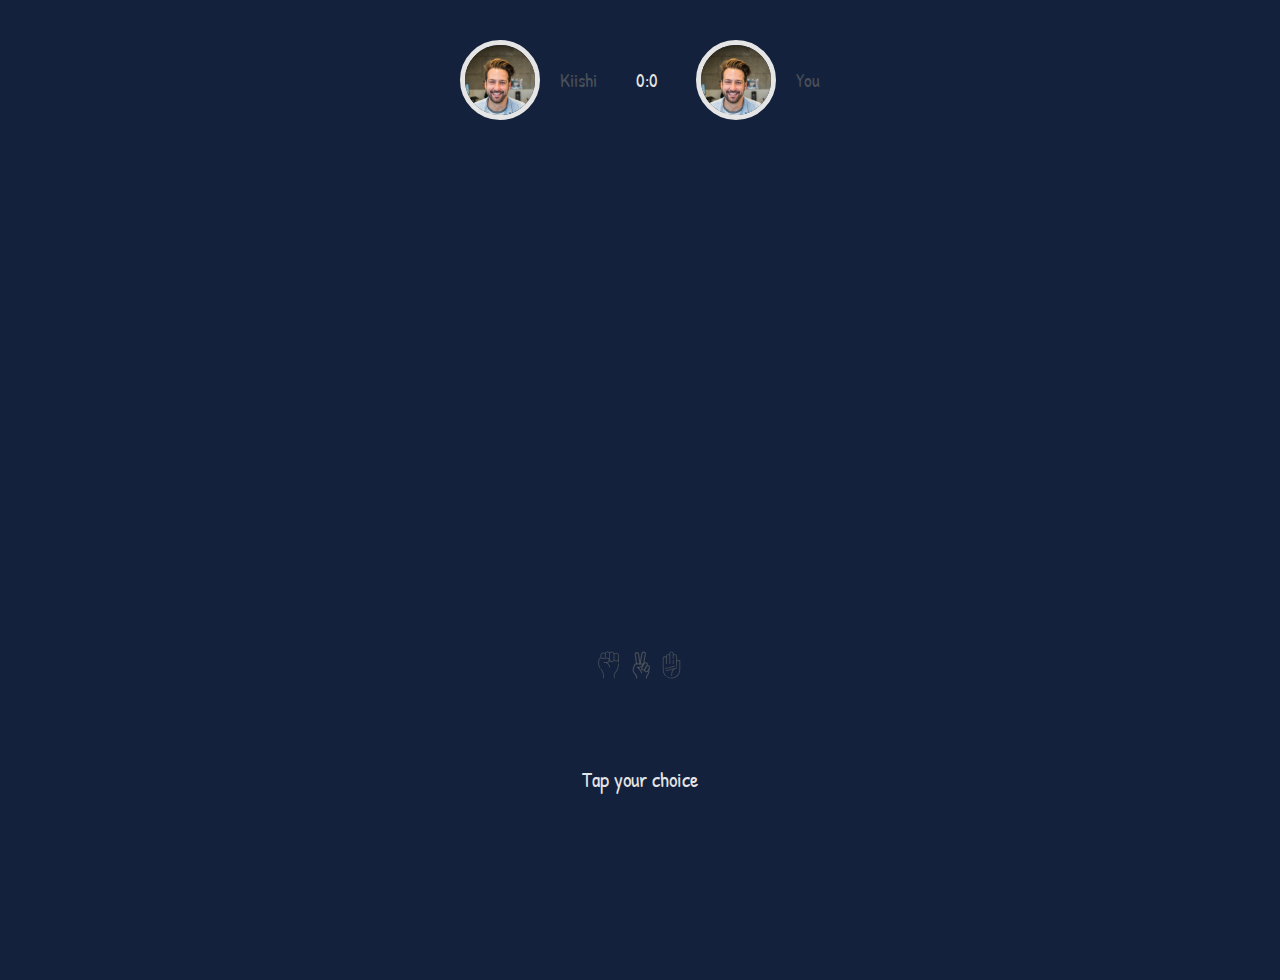
==== home.html @ 0cd7ea4f "changes" ====
<!DOCTYPE html>
<html lang="en">

<head>
    <meta charset="UTF-8">
    <meta name="viewport" content="width=device-width, initial-scale=1.0">
    <title>Document</title>
    <link rel="stylesheet" href="https://fonts.googleapis.com/css?family=Patrick+Hand">
    <link rel="stylesheet" href="styles/home.css">
    <link rel="stylesheet" href="https://use.fontawesome.com/releases/v5.14.0/css/all.css"
        integrity="sha384-HzLeBuhoNPvSl5KYnjx0BT+WB0QEEqLprO+NBkkk5gbc67FTaL7XIGa2w1L0Xbgc" crossorigin="anonymous">
</head>

<body>
    <header>
        <i class="fas fa-align-justify header-icons" id="just"></i>
        <div class="content-container" id="modalContainer">
            <i class="fas fa-times header-icons" id="close"></i>
            <div class="content" id="modalContent">
                <p class="content-paragraph">Resume</p>
                <p class="content-paragraph" id="start">Start new game</p>
                <p class="content-paragraph">Your friends</p>
                <p class="content-paragraph">Settings</p>
            </div>
        </div>
    </header>
    <section>
        <div class="heading">
            <div class="sub-heading">
                <div class="image-container">
                    <img src="images/marius-ciocirlan-vMV6r4VRhJ8-unsplash@2x.png">
                </div>
                <p class="players" id="external">Kiishi</p>
            </div>
            <div class="sub-heading">
                <p class="score" id="score1">0</p>
                <p class="score">:</p>
                <p class="score" id="score2">0</p>
            </div>
            <div class="sub-heading">
                <div class="image-container">
                    <img src="images/marius-ciocirlan-vMV6r4VRhJ8-unsplash@2x.png">
                </div>
                <p class="players">You</p>
            </div>
        </div>
        <div class="max-container">
            <svg id="icon1" class="icons" fill="#495057" viewBox="-61 0 512 512">
                <path
                    d="m341.523438 24.054688c-13.65625 0-26.023438 5.621093-34.925782 14.664062-4.75-22.101562-24.433594-38.71875-47.929687-38.71875-17.414063 0-32.730469 9.132812-41.429688 22.855469-8.703125-13.722657-24.015625-22.855469-41.429687-22.855469-22.359375 0-41.257813 15.050781-47.132813 35.550781-8.949219-9.53125-21.652343-15.503906-35.726562-15.503906-27.035157 0-49.03125 21.996094-49.03125 49.035156v49.925781c-17.554688 3.617188-32.046875 17.550782-35.566407 36l-2.992187 15.667969c-3.554687 18.652344-5.359375 37.730469-5.359375 56.710938 0 32.15625 10.746094 63.941406 30.261719 89.496093 1.496093 1.960938 3.757812 2.992188 6.046875 2.992188 1.609375 0 3.230468-.507812 4.609375-1.5625 3.339843-2.546875 3.976562-7.320312 1.429687-10.65625-17.5-22.921875-27.140625-51.429688-27.140625-80.269531 0-18.027344 1.714844-36.148438 5.089844-53.859375l2.992187-15.671875c2.949219-15.464844 17.472657-26.171875 33.054688-24.378907 36.105469 4.15625 72.726562 4.199219 108.84375.125 16.210938-1.824218 31.296875 9.292969 34.351562 25.320313l.148438.773437c1.65625 8.683594-.320312 17.382813-5.5625 24.5-5.261719 7.140626-13.019531 11.621094-21.847656 12.617188-19.242188 2.167969-38.789063 3.316406-58.183594 3.414062h-4.863281c-2.847657 0-5.453125 1.59375-6.757813 4.128907-1.300781 2.53125-1.082031 5.582031.574219 7.898437 1.421875 1.992188 3.714844 3.175782 6.160156 3.1875 1.640625.003906 3.277344.003906 4.921875-.003906h9.148438c5.277344 0 10.542968.492188 15.652344 1.46875 13.394531 2.539062 26.105468 8.453125 36.761718 17.101562 19.613282 15.890626 30.863282 39.472657 30.863282 64.707032 0 4.199218 3.402343 7.605468 7.601562 7.605468s7.605469-3.40625 7.605469-7.605468c0-29.84375-13.304688-57.734375-36.492188-76.519532-4.613281-3.742187-9.550781-7.054687-14.738281-9.894531 1.152344-.121093 2.300781-.246093 3.449219-.378906 12.894531-1.453125 24.699219-8.269531 32.386719-18.707031 4.042968-5.484375 6.777343-11.769532 8.117187-18.339844 7.71875 15.65625 23.84375 26.457031 42.445313 26.457031h3.472656c19.425781 0 36.148437-11.777343 43.421875-28.566406 8.679687 10.167969 21.578125 16.632813 35.964843 16.632813h3.472657c12.375 0 23.648437-4.785157 32.089843-12.59375v26.746093c0 4.199219 3.402344 7.605469 7.601563 7.605469s7.605469-3.40625 7.605469-7.605469v-130.460937c0-27.039063-21.996094-49.035156-49.035156-49.035156zm-282.398438 94.425781v-49.398438c0-18.652343 15.171875-33.824219 33.824219-33.824219 18.652343 0 33.824219 15.171876 33.824219 33.824219v52.066407c-22.574219.75-45.210938-.136719-67.648438-2.667969zm104.359375.007812c-7.148437.808594-14.320313 1.4375-21.5 1.910157v-71.363282c0-18.652344 15.171875-33.828125 33.824219-33.828125s33.824218 15.175781 33.824218 33.828125v93.558594c-8.863281-16.210938-26.972656-26.273438-46.148437-24.105469zm129.007813 35.546875c0 17.691406-14.394532 32.089844-32.089844 32.089844h-3.46875c-17.695313 0-32.089844-14.398438-32.089844-32.089844v-105c0-18.652344 15.171875-33.828125 33.824219-33.828125 18.652343 0 33.824219 15.175781 33.824219 33.828125zm50.769531 20.15625h-3.472657c-17.691406 0-32.089843-14.398437-32.089843-32.089844v-69.011718c0-18.652344 15.175781-33.824219 33.828125-33.824219 18.648437 0 33.824218 15.171875 33.824218 33.824219v69.011718c0 17.691407-14.394531 32.089844-32.089843 32.089844zm0 0" />
                <path
                    d="m57.722656 327.792969c-2.546875-3.335938-7.320312-3.976563-10.65625-1.429688-3.339844 2.550781-3.976562 7.320313-1.429687 10.660157l8.875 11.625c23.886719 31.289062 37.042969 70.199218 37.042969 109.566406v46.179687c0 4.199219 3.40625 7.605469 7.605468 7.605469 4.199219 0 7.601563-3.40625 7.601563-7.605469v-46.179687c0-42.683594-14.261719-84.871094-40.164063-118.796875zm0 0" />
                <path
                    d="m382.957031 225.351562c-4.199219 0-7.605469 3.402344-7.605469 7.601563v9.28125c0 30.632813-5.902343 60.535156-17.542968 88.871094-11.644532 28.335937-28.46875 53.75-50.003906 75.53125-8.148438 8.246093-12.636719 19.167969-12.636719 30.761719v66.996093c0 4.199219 3.402343 7.605469 7.601562 7.605469s7.605469-3.40625 7.605469-7.605469v-66.996093c0-7.5625 2.925781-14.691407 8.242188-20.066407 22.941406-23.203125 40.859374-50.269531 53.257812-80.449219 12.398438-30.175781 18.6875-62.023437 18.6875-94.648437v-9.28125c-.003906-4.199219-3.40625-7.601563-7.605469-7.601563zm0 0" />
                </svg>
            <svg id="icon2" class="icons" fill="#495057" enable-background="new 0 0 24 24" viewBox="0 0 24 24">
                <g>
                    <g>
                        <g>
                            <path
                                d="m8.569 24.021c-.276 0-.5-.224-.5-.5v-.869c0-.309-.094-.606-.271-.861l-1.984-2.833c-.814-1.163-1.032-2.66-.583-4.005l.996-2.988c.288-.864 1.094-1.444 2.004-1.444h4.76c.561 0 1.042.322 1.257.84.215.519.102 1.087-.295 1.483-.926.925-2.112 1.495-3.394 1.64 1.372 1.15 2.415 2.674 2.983 4.379.087.262-.054.545-.316.633-.263.088-.545-.056-.632-.316-.61-1.83-1.83-3.427-3.435-4.496l-.369-.246c-.183-.122-.265-.351-.201-.562.064-.21.258-.354.479-.354h.835c1.263 0 2.449-.491 3.342-1.384.154-.154.106-.326.078-.394s-.116-.223-.333-.223h-4.76c-.479 0-.904.306-1.056.761l-.995 2.988c-.348 1.045-.179 2.209.454 3.113l1.984 2.834c.296.424.452.92.452 1.435v.869c0 .276-.224.5-.5.5z" />
                        </g>
                    </g>
                    <g>
                        <g>
                            <path
                                d="m14.565 16.984c-.339 0-.682-.086-.996-.268-.462-.267-.793-.698-.932-1.214-.138-.517-.067-1.056.2-1.518l2-3.464c.267-.463.698-.794 1.214-.933.517-.137 1.055-.066 1.518.2.955.552 1.283 1.777.732 2.732l-2 3.464c-.37.643-1.044 1.001-1.736 1.001zm-.496-1.132c.477.273 1.09.11 1.367-.366l2-3.464c.275-.478.111-1.091-.367-1.367-.23-.134-.5-.165-.758-.1-.258.069-.474.235-.607.467l-2 3.464c-.134.231-.169.501-.1.759.068.257.233.473.465.607z" />
                        </g>
                    </g>
                    <g>
                        <g>
                            <path
                                d="m17.154 18.521c-.347 0-.688-.091-.997-.27v.001c-.955-.552-1.284-1.777-.732-2.732l1.412-2.444c.267-.463.699-.794 1.215-.933.517-.139 1.054-.067 1.518.201.955.551 1.283 1.776.732 2.731l-1.412 2.444c-.267.463-.698.794-1.214.932-.174.047-.348.07-.522.07zm1.415-5.446c-.086 0-.173.012-.259.034-.258.069-.474.235-.607.467l-1.412 2.444c-.275.478-.111 1.09.366 1.366.232.134.501.169.759.1s.474-.234.607-.466l1.412-2.444c.275-.478.111-1.09-.366-1.366-.155-.089-.326-.135-.5-.135z" />
                        </g>
                    </g>
                    <g>
                        <g>
                            <path
                                d="m11.568 11.521c-.244 0-.457-.178-.494-.426l-1.31-8.736c-.072-.478-.491-.838-.974-.838-.287 0-.559.125-.746.342-.187.216-.27.503-.228.787l1.227 8.276c.041.273-.148.527-.421.567-.269.044-.527-.147-.568-.421l-1.227-8.275c-.085-.571.083-1.15.46-1.588s.925-.688 1.503-.688c.975 0 1.818.727 1.963 1.69l1.311 8.735c.041.273-.147.527-.42.568-.026.005-.051.007-.076.007z" />
                        </g>
                    </g>
                    <g>
                        <g>
                            <path
                                d="m14.452 12.521c-.031 0-.062-.003-.093-.009-.271-.051-.45-.312-.398-.584l1.836-9.724c.055-.293-.022-.593-.213-.822s-.471-.361-.769-.361c-.481 0-.894.344-.981.816l-1.719 9.274c-.05.271-.309.451-.583.4-.271-.05-.451-.311-.4-.582l1.719-9.274c.175-.947 1.001-1.635 1.965-1.635.597 0 1.157.264 1.539.723.381.46.536 1.06.425 1.646l-1.836 9.724c-.047.241-.256.408-.492.408z" />
                        </g>
                    </g>
                    <g>
                        <g>
                            <path
                                d="m17.32 24.02c-.276 0-.5-.224-.5-.5v-.78c0-.586.205-1.154.576-1.6l.333-.394c.993-1.186 1.438-2.752 1.216-4.297l-.09-.651c-.038-.273.153-.525.427-.563.274-.037.525.154.563.427l.09.649c.261 1.823-.265 3.676-1.442 5.08l-.332.392c-.219.264-.341.604-.341.957v.779c0 .277-.224.501-.5.501z" />
                        </g>
                    </g>
                </g>
            </svg>
            <svg id="icon3" class="icons" fill="#495057" x="0px" y="0px" viewBox="0 0 512 512"
                style="enable-background:new 0 0 512 512;" xml:space="preserve">
                <g>
                    <g>
                        <path
                            d="M414.183,158.906h-34.356c-7.929,0-15.27,2.545-21.268,6.849V91.501c0-21.662-17.624-39.286-39.287-39.286    c-9.027,0-17.346,3.068-23.987,8.205V39.286C295.286,17.624,277.662,0,256,0s-39.286,17.624-39.286,39.286V60.42    c-6.641-5.137-14.96-8.205-23.987-8.205c-21.662,0-39.287,17.624-39.287,39.286v8.288c-6.455-4.889-14.49-7.797-23.193-7.797    h-1.587c-21.225,0-38.493,17.268-38.493,38.492V233.47v112.697c0,44.486,17.376,86.257,48.928,117.618    c1.492,1.483,3.442,2.224,5.392,2.224c1.965,0,3.93-0.753,5.425-2.257c2.978-2.996,2.963-7.84-0.033-10.818    c-28.641-28.468-44.414-66.385-44.414-106.767V233.47V130.484c0-12.789,10.405-23.193,23.194-23.193h1.587    c12.789,0,23.193,10.404,23.193,23.193V233.47c0,4.225,3.424,7.649,7.649,7.649c4.225,0,7.649-3.424,7.649-7.649V130.484V91.501    c0-13.226,10.761-23.987,23.988-23.987c13.226,0,23.987,10.761,23.987,23.987V233.47c0,4.225,3.424,7.649,7.649,7.649    c4.225,0,7.649-3.424,7.649-7.649V91.501V39.286c0-13.226,10.761-23.987,23.987-23.987s23.987,10.761,23.987,23.987v93.604    c0,4.225,3.424,7.649,7.649,7.649s7.649-3.424,7.649-7.649V91.501c0-13.226,10.761-23.987,23.987-23.987    c13.227,0,23.988,10.761,23.988,23.987v103.972v37.997v47.207c0,4.225,3.424,7.649,7.649,7.649s7.649-3.424,7.649-7.649V233.47    v-37.997c0-11.727,9.541-21.268,21.268-21.268h26.706v59.265v75.273v37.424c0,83.005-67.529,150.534-150.534,150.534    c-29.557,0-58.163-8.558-82.728-24.749c-3.526-2.326-8.271-1.351-10.597,2.176c-2.326,3.528-1.351,8.272,2.176,10.597    C191.923,502.569,223.441,512,256,512c91.44,0,165.833-74.392,165.833-165.833v-37.424V233.47v-66.914    C421.833,162.331,418.408,158.906,414.183,158.906z" />
                    </g>
                </g>
                <g>
                    <g>
                        <path
                            d="M287.637,158.907c-4.225,0-7.649,3.424-7.649,7.649v66.914c0,4.225,3.424,7.649,7.649,7.649s7.649-3.424,7.649-7.649    v-66.914C295.286,162.331,291.862,158.907,287.637,158.907z" />
                    </g>
                </g>
                <g>
                    <g>
                        <path
                            d="M319.39,274.497c-1.435-3.974-5.824-6.03-9.793-4.596c-94.072,33.981-142.522,39.661-174.222,40.813    c-4.223,0.154-7.52,3.7-7.367,7.922c0.15,4.128,3.543,7.372,7.639,7.372c0.094,0,0.188-0.002,0.283-0.005    c32.814-1.192,82.798-7.011,178.864-41.713C318.767,282.855,320.825,278.47,319.39,274.497z" />
                    </g>
                </g>
                <g>
                    <g>
                        <path
                            d="M361.599,306.288c-1.356-4.002-5.698-6.147-9.699-4.791c-0.989,0.335-99.474,33.631-149.505,44.971    c-29.012,6.575-43.658,8.626-50.608,9.233c-3.235,0.283-5.902,2.631-6.585,5.806c-0.016,0.073-0.031,0.145-0.047,0.218    c-1.039,4.809,2.826,9.275,7.733,8.926c9.859-0.701,27.278-2.895,52.887-9.262c22.117-5.498,53.136-14.095,81.218-22.805    c-20.671,23.271-27.045,50.437-30.322,64.409c-4.29,18.287-5.558,37.278-3.769,56.446c0.371,3.964,3.703,6.939,7.608,6.939    c0.274,0,0.551-0.016,0.83-0.044c4.143-0.425,7.183-4.17,6.796-8.317c-1.635-17.519-0.481-34.855,3.43-51.531    c3.645-15.539,10.429-44.463,35.366-66.16c6.941-6.04,14.801-11.092,23.361-15.014c0.635-0.291,1.205-0.665,1.717-1.092    c14.073-4.606,23.578-7.819,24.798-8.233C360.809,314.631,362.954,310.289,361.599,306.288z" />
                    </g>
                </g>
            </svg>
            <!-- <span id="ann">Round 1</span> -->
            <p id="chose"></p>
            <p id="result"></p>

        </div>
        <div class="mini-container">
        <div class="icons-container">
            <svg class="icon" id="rock" fill="#495057" viewBox="-61 0 512 512">
                <path
                    d="m341.523438 24.054688c-13.65625 0-26.023438 5.621093-34.925782 14.664062-4.75-22.101562-24.433594-38.71875-47.929687-38.71875-17.414063 0-32.730469 9.132812-41.429688 22.855469-8.703125-13.722657-24.015625-22.855469-41.429687-22.855469-22.359375 0-41.257813 15.050781-47.132813 35.550781-8.949219-9.53125-21.652343-15.503906-35.726562-15.503906-27.035157 0-49.03125 21.996094-49.03125 49.035156v49.925781c-17.554688 3.617188-32.046875 17.550782-35.566407 36l-2.992187 15.667969c-3.554687 18.652344-5.359375 37.730469-5.359375 56.710938 0 32.15625 10.746094 63.941406 30.261719 89.496093 1.496093 1.960938 3.757812 2.992188 6.046875 2.992188 1.609375 0 3.230468-.507812 4.609375-1.5625 3.339843-2.546875 3.976562-7.320312 1.429687-10.65625-17.5-22.921875-27.140625-51.429688-27.140625-80.269531 0-18.027344 1.714844-36.148438 5.089844-53.859375l2.992187-15.671875c2.949219-15.464844 17.472657-26.171875 33.054688-24.378907 36.105469 4.15625 72.726562 4.199219 108.84375.125 16.210938-1.824218 31.296875 9.292969 34.351562 25.320313l.148438.773437c1.65625 8.683594-.320312 17.382813-5.5625 24.5-5.261719 7.140626-13.019531 11.621094-21.847656 12.617188-19.242188 2.167969-38.789063 3.316406-58.183594 3.414062h-4.863281c-2.847657 0-5.453125 1.59375-6.757813 4.128907-1.300781 2.53125-1.082031 5.582031.574219 7.898437 1.421875 1.992188 3.714844 3.175782 6.160156 3.1875 1.640625.003906 3.277344.003906 4.921875-.003906h9.148438c5.277344 0 10.542968.492188 15.652344 1.46875 13.394531 2.539062 26.105468 8.453125 36.761718 17.101562 19.613282 15.890626 30.863282 39.472657 30.863282 64.707032 0 4.199218 3.402343 7.605468 7.601562 7.605468s7.605469-3.40625 7.605469-7.605468c0-29.84375-13.304688-57.734375-36.492188-76.519532-4.613281-3.742187-9.550781-7.054687-14.738281-9.894531 1.152344-.121093 2.300781-.246093 3.449219-.378906 12.894531-1.453125 24.699219-8.269531 32.386719-18.707031 4.042968-5.484375 6.777343-11.769532 8.117187-18.339844 7.71875 15.65625 23.84375 26.457031 42.445313 26.457031h3.472656c19.425781 0 36.148437-11.777343 43.421875-28.566406 8.679687 10.167969 21.578125 16.632813 35.964843 16.632813h3.472657c12.375 0 23.648437-4.785157 32.089843-12.59375v26.746093c0 4.199219 3.402344 7.605469 7.601563 7.605469s7.605469-3.40625 7.605469-7.605469v-130.460937c0-27.039063-21.996094-49.035156-49.035156-49.035156zm-282.398438 94.425781v-49.398438c0-18.652343 15.171875-33.824219 33.824219-33.824219 18.652343 0 33.824219 15.171876 33.824219 33.824219v52.066407c-22.574219.75-45.210938-.136719-67.648438-2.667969zm104.359375.007812c-7.148437.808594-14.320313 1.4375-21.5 1.910157v-71.363282c0-18.652344 15.171875-33.828125 33.824219-33.828125s33.824218 15.175781 33.824218 33.828125v93.558594c-8.863281-16.210938-26.972656-26.273438-46.148437-24.105469zm129.007813 35.546875c0 17.691406-14.394532 32.089844-32.089844 32.089844h-3.46875c-17.695313 0-32.089844-14.398438-32.089844-32.089844v-105c0-18.652344 15.171875-33.828125 33.824219-33.828125 18.652343 0 33.824219 15.175781 33.824219 33.828125zm50.769531 20.15625h-3.472657c-17.691406 0-32.089843-14.398437-32.089843-32.089844v-69.011718c0-18.652344 15.175781-33.824219 33.828125-33.824219 18.648437 0 33.824218 15.171875 33.824218 33.824219v69.011718c0 17.691407-14.394531 32.089844-32.089843 32.089844zm0 0" />
                <path
                    d="m57.722656 327.792969c-2.546875-3.335938-7.320312-3.976563-10.65625-1.429688-3.339844 2.550781-3.976562 7.320313-1.429687 10.660157l8.875 11.625c23.886719 31.289062 37.042969 70.199218 37.042969 109.566406v46.179687c0 4.199219 3.40625 7.605469 7.605468 7.605469 4.199219 0 7.601563-3.40625 7.601563-7.605469v-46.179687c0-42.683594-14.261719-84.871094-40.164063-118.796875zm0 0" />
                <path
                    d="m382.957031 225.351562c-4.199219 0-7.605469 3.402344-7.605469 7.601563v9.28125c0 30.632813-5.902343 60.535156-17.542968 88.871094-11.644532 28.335937-28.46875 53.75-50.003906 75.53125-8.148438 8.246093-12.636719 19.167969-12.636719 30.761719v66.996093c0 4.199219 3.402343 7.605469 7.601562 7.605469s7.605469-3.40625 7.605469-7.605469v-66.996093c0-7.5625 2.925781-14.691407 8.242188-20.066407 22.941406-23.203125 40.859374-50.269531 53.257812-80.449219 12.398438-30.175781 18.6875-62.023437 18.6875-94.648437v-9.28125c-.003906-4.199219-3.40625-7.601563-7.605469-7.601563zm0 0" />
                </svg>
            <svg class="icon" id="scissors" fill="#495057" enable-background="new 0 0 24 24" viewBox="0 0 24 24">
                <g>
                    <g>
                        <g>
                            <path
                                d="m8.569 24.021c-.276 0-.5-.224-.5-.5v-.869c0-.309-.094-.606-.271-.861l-1.984-2.833c-.814-1.163-1.032-2.66-.583-4.005l.996-2.988c.288-.864 1.094-1.444 2.004-1.444h4.76c.561 0 1.042.322 1.257.84.215.519.102 1.087-.295 1.483-.926.925-2.112 1.495-3.394 1.64 1.372 1.15 2.415 2.674 2.983 4.379.087.262-.054.545-.316.633-.263.088-.545-.056-.632-.316-.61-1.83-1.83-3.427-3.435-4.496l-.369-.246c-.183-.122-.265-.351-.201-.562.064-.21.258-.354.479-.354h.835c1.263 0 2.449-.491 3.342-1.384.154-.154.106-.326.078-.394s-.116-.223-.333-.223h-4.76c-.479 0-.904.306-1.056.761l-.995 2.988c-.348 1.045-.179 2.209.454 3.113l1.984 2.834c.296.424.452.92.452 1.435v.869c0 .276-.224.5-.5.5z" />
                        </g>
                    </g>
                    <g>
                        <g>
                            <path
                                d="m14.565 16.984c-.339 0-.682-.086-.996-.268-.462-.267-.793-.698-.932-1.214-.138-.517-.067-1.056.2-1.518l2-3.464c.267-.463.698-.794 1.214-.933.517-.137 1.055-.066 1.518.2.955.552 1.283 1.777.732 2.732l-2 3.464c-.37.643-1.044 1.001-1.736 1.001zm-.496-1.132c.477.273 1.09.11 1.367-.366l2-3.464c.275-.478.111-1.091-.367-1.367-.23-.134-.5-.165-.758-.1-.258.069-.474.235-.607.467l-2 3.464c-.134.231-.169.501-.1.759.068.257.233.473.465.607z" />
                        </g>
                    </g>
                    <g>
                        <g>
                            <path
                                d="m17.154 18.521c-.347 0-.688-.091-.997-.27v.001c-.955-.552-1.284-1.777-.732-2.732l1.412-2.444c.267-.463.699-.794 1.215-.933.517-.139 1.054-.067 1.518.201.955.551 1.283 1.776.732 2.731l-1.412 2.444c-.267.463-.698.794-1.214.932-.174.047-.348.07-.522.07zm1.415-5.446c-.086 0-.173.012-.259.034-.258.069-.474.235-.607.467l-1.412 2.444c-.275.478-.111 1.09.366 1.366.232.134.501.169.759.1s.474-.234.607-.466l1.412-2.444c.275-.478.111-1.09-.366-1.366-.155-.089-.326-.135-.5-.135z" />
                        </g>
                    </g>
                    <g>
                        <g>
                            <path
                                d="m11.568 11.521c-.244 0-.457-.178-.494-.426l-1.31-8.736c-.072-.478-.491-.838-.974-.838-.287 0-.559.125-.746.342-.187.216-.27.503-.228.787l1.227 8.276c.041.273-.148.527-.421.567-.269.044-.527-.147-.568-.421l-1.227-8.275c-.085-.571.083-1.15.46-1.588s.925-.688 1.503-.688c.975 0 1.818.727 1.963 1.69l1.311 8.735c.041.273-.147.527-.42.568-.026.005-.051.007-.076.007z" />
                        </g>
                    </g>
                    <g>
                        <g>
                            <path
                                d="m14.452 12.521c-.031 0-.062-.003-.093-.009-.271-.051-.45-.312-.398-.584l1.836-9.724c.055-.293-.022-.593-.213-.822s-.471-.361-.769-.361c-.481 0-.894.344-.981.816l-1.719 9.274c-.05.271-.309.451-.583.4-.271-.05-.451-.311-.4-.582l1.719-9.274c.175-.947 1.001-1.635 1.965-1.635.597 0 1.157.264 1.539.723.381.46.536 1.06.425 1.646l-1.836 9.724c-.047.241-.256.408-.492.408z" />
                        </g>
                    </g>
                    <g>
                        <g>
                            <path
                                d="m17.32 24.02c-.276 0-.5-.224-.5-.5v-.78c0-.586.205-1.154.576-1.6l.333-.394c.993-1.186 1.438-2.752 1.216-4.297l-.09-.651c-.038-.273.153-.525.427-.563.274-.037.525.154.563.427l.09.649c.261 1.823-.265 3.676-1.442 5.08l-.332.392c-.219.264-.341.604-.341.957v.779c0 .277-.224.501-.5.501z" />
                        </g>
                    </g>
                </g>
            </svg>
            <svg class="icon" id="paper" fill="#495057" x="0px" y="0px" viewBox="0 0 512 512"
                style="enable-background:new 0 0 512 512;" xml:space="preserve">
                <g>
                    <g>
                        <path
                            d="M414.183,158.906h-34.356c-7.929,0-15.27,2.545-21.268,6.849V91.501c0-21.662-17.624-39.286-39.287-39.286    c-9.027,0-17.346,3.068-23.987,8.205V39.286C295.286,17.624,277.662,0,256,0s-39.286,17.624-39.286,39.286V60.42    c-6.641-5.137-14.96-8.205-23.987-8.205c-21.662,0-39.287,17.624-39.287,39.286v8.288c-6.455-4.889-14.49-7.797-23.193-7.797    h-1.587c-21.225,0-38.493,17.268-38.493,38.492V233.47v112.697c0,44.486,17.376,86.257,48.928,117.618    c1.492,1.483,3.442,2.224,5.392,2.224c1.965,0,3.93-0.753,5.425-2.257c2.978-2.996,2.963-7.84-0.033-10.818    c-28.641-28.468-44.414-66.385-44.414-106.767V233.47V130.484c0-12.789,10.405-23.193,23.194-23.193h1.587    c12.789,0,23.193,10.404,23.193,23.193V233.47c0,4.225,3.424,7.649,7.649,7.649c4.225,0,7.649-3.424,7.649-7.649V130.484V91.501    c0-13.226,10.761-23.987,23.988-23.987c13.226,0,23.987,10.761,23.987,23.987V233.47c0,4.225,3.424,7.649,7.649,7.649    c4.225,0,7.649-3.424,7.649-7.649V91.501V39.286c0-13.226,10.761-23.987,23.987-23.987s23.987,10.761,23.987,23.987v93.604    c0,4.225,3.424,7.649,7.649,7.649s7.649-3.424,7.649-7.649V91.501c0-13.226,10.761-23.987,23.987-23.987    c13.227,0,23.988,10.761,23.988,23.987v103.972v37.997v47.207c0,4.225,3.424,7.649,7.649,7.649s7.649-3.424,7.649-7.649V233.47    v-37.997c0-11.727,9.541-21.268,21.268-21.268h26.706v59.265v75.273v37.424c0,83.005-67.529,150.534-150.534,150.534    c-29.557,0-58.163-8.558-82.728-24.749c-3.526-2.326-8.271-1.351-10.597,2.176c-2.326,3.528-1.351,8.272,2.176,10.597    C191.923,502.569,223.441,512,256,512c91.44,0,165.833-74.392,165.833-165.833v-37.424V233.47v-66.914    C421.833,162.331,418.408,158.906,414.183,158.906z" />
                    </g>
                </g>
                <g>
                    <g>
                        <path
                            d="M287.637,158.907c-4.225,0-7.649,3.424-7.649,7.649v66.914c0,4.225,3.424,7.649,7.649,7.649s7.649-3.424,7.649-7.649    v-66.914C295.286,162.331,291.862,158.907,287.637,158.907z" />
                    </g>
                </g>
                <g>
                    <g>
                        <path
                            d="M319.39,274.497c-1.435-3.974-5.824-6.03-9.793-4.596c-94.072,33.981-142.522,39.661-174.222,40.813    c-4.223,0.154-7.52,3.7-7.367,7.922c0.15,4.128,3.543,7.372,7.639,7.372c0.094,0,0.188-0.002,0.283-0.005    c32.814-1.192,82.798-7.011,178.864-41.713C318.767,282.855,320.825,278.47,319.39,274.497z" />
                    </g>
                </g>
                <g>
                    <g>
                        <path
                            d="M361.599,306.288c-1.356-4.002-5.698-6.147-9.699-4.791c-0.989,0.335-99.474,33.631-149.505,44.971    c-29.012,6.575-43.658,8.626-50.608,9.233c-3.235,0.283-5.902,2.631-6.585,5.806c-0.016,0.073-0.031,0.145-0.047,0.218    c-1.039,4.809,2.826,9.275,7.733,8.926c9.859-0.701,27.278-2.895,52.887-9.262c22.117-5.498,53.136-14.095,81.218-22.805    c-20.671,23.271-27.045,50.437-30.322,64.409c-4.29,18.287-5.558,37.278-3.769,56.446c0.371,3.964,3.703,6.939,7.608,6.939    c0.274,0,0.551-0.016,0.83-0.044c4.143-0.425,7.183-4.17,6.796-8.317c-1.635-17.519-0.481-34.855,3.43-51.531    c3.645-15.539,10.429-44.463,35.366-66.16c6.941-6.04,14.801-11.092,23.361-15.014c0.635-0.291,1.205-0.665,1.717-1.092    c14.073-4.606,23.578-7.819,24.798-8.233C360.809,314.631,362.954,310.289,361.599,306.288z" />
                    </g>
                </g>
            </svg>
        </div>
        <p id="tap">Tap your choice</p>
    </div>
    </section>
    <script src="index.js"></script>
</body>

</html>
---- styles/home.css ----
body{
    background-color: #14213d;
    height: 100vh;
    font-family: "Patrick Hand"
}
/* extra small devices */
@media only screen and (max-width: 575.98px) {
     body{
        margin : 10px;
          }
}

/* Small devices (landscape phones, 576px and up) */
@media only screen and (min-width: 576px) and (max-width: 767.98px) {
    body{
        margin : 10px;
         }
}

/* // Medium devices (tablets, 768px and up) */
@media only screen and (min-width: 768px) and (max-width: 991.98px) {
    body{
        margin : 10px;
    }
}

/* Large devices (desktops, 992px and up) */
@media only screen and (min-width: 992px) and (max-width: 1199.98px) {
    body{
        margin : 20px;
        padding : 20px;   }
}

/* // Extra large devices (large desktops, 1200px and up) */
@media only screen and (min-width: 1200px) {
    body{
        margin : 20px;
        padding : 20px;   }
}
header{
    display: flex;
    flex-direction: row;
}
.header-icons{
    color: #fca311;
    font-size: 2rem;
}
section{
    display: flex;
}
/* extra small devices */
@media only screen and (max-width: 575.98px) {
    section{
        flex-direction: column;
    }
}

/* Small devices (landscape phones, 576px and up) */
@media only screen and (min-width: 576px) and (max-width: 767.98px) {
    section{
        flex-direction: column;
    }
}

/* // Medium devices (tablets, 768px and up) */
@media only screen and (min-width: 768px) and (max-width: 991.98px) {
    section{
        flex-direction: column;
    }
}

/* Large devices (desktops, 992px and up) */
@media only screen and (min-width: 992px) and (max-width: 1199.98px) {
    section{
        flex-direction: column;
        justify-content: center;
        align-items: center;    }
}

/* // Extra large devices (large desktops, 1200px and up) */
@media only screen and (min-width: 1200px) {
    section{
        flex-direction: column;
        justify-content: center;
        align-items: center;    }
}
.heading{
    display: flex;
    flex-direction: row;
    justify-content: space-between;
    align-items: center;
}
/* extra small devices */
@media only screen and (max-width: 575.98px) {
    .heading{
        width: 90%;
        margin-top: 40px;
        padding-left: 5%;
    }
}

/* Small devices (landscape phones, 576px and up) */
@media only screen and (min-width: 576px) and (max-width: 767.98px) {
    .heading{
        width: 90%;
    }
}

/* // Medium devices (tablets, 768px and up) */
@media only screen and (min-width: 768px) and (max-width: 991.98px) {
    .heading{
        width: 90%;
    }
}

/* Large devices (desktops, 992px and up) */
@media only screen and (min-width: 992px) and (max-width: 1199.98px) {
    .heading{
        width: 30%;
    }
}
/* // Extra large devices (large desktops, 1200px and up) */
@media only screen and (min-width: 1200px) {
    .heading{
        width: 30%;
    }
}
.image-container{
    border-radius: 50%;
    border: 5px solid #e5e5e5;
}
/* extra small devices */
@media only screen and (max-width: 575.98px) {
    .image-container{
        width: 40px;
        height: 40px;    }
}

/* Small devices (landscape phones, 576px and up) */
@media only screen and (min-width: 576px) and (max-width: 767.98px) {
    .image-container{
        width: 70px;
        height: 70px;    }
}

/* // Medium devices (tablets, 768px and up) */
@media only screen and (min-width: 768px) and (max-width: 991.98px) {
    .image-container{
        width: 70px;
        height: 70px;    }
}

/* Large devices (desktops, 992px and up) */
@media only screen and (min-width: 992px) and (max-width: 1199.98px) {
    .image-container{
        width: 70px;
        height: 70px;    }
}
/* // Extra large devices (large desktops, 1200px and up) */
@media only screen and (min-width: 1200px) {
    .image-container{
        width: 70px;
        height: 70px;    }
}
img{
    max-width: 100%;
    height: auto;
}
.sub-heading{
    display: flex;
    flex-direction: row;
}
.icons-container{
    display: flex;
    flex-direction: row;
    justify-content: space-between;
    align-items: center;
}
/* extra small devices */
@media only screen and (max-width: 575.98px) {
    .icons-container{
        width: 70%;
    }
}

/* Small devices (landscape phones, 576px and up) */
@media only screen and (min-width: 576px) and (max-width: 767.98px) {
    .icons-container{
        width: 70%;
    }
}

/* // Medium devices (tablets, 768px and up) */
@media only screen and (min-width: 768px) and (max-width: 991.98px) {
    .icons-container{
        width: 70%;
    }
}

/* Large devices (desktops, 992px and up) */
@media only screen and (min-width: 992px) and (max-width: 1199.98px) {
    .icons-container{
        width: 30%;
    }
}

/* // Extra large devices (large desktops, 1200px and up) */
@media only screen and (min-width: 1200px) {
    .icons-container{
        width: 30%;
    }
}
#tap{
    color: #e5e5e5;
    font-size: 1.3rem;
    margin-top: 50px;
}
.max-container{
    height: 55vh;
    display: flex;
}
/* extra small devices */
@media only screen and (max-width: 575.98px) {
    .max-container{
        flex-direction: column;
        justify-content: center;
        align-items: center; 
    }
}

/* Small devices (landscape phones, 576px and up) */
@media only screen and (min-width: 576px) and (max-width: 767.98px) {
    .max-container{
        flex-direction: column;
        justify-content: center;
        align-items: center; 
    }
}

/* // Medium devices (tablets, 768px and up) */
@media only screen and (min-width: 768px) and (max-width: 991.98px) {
    .max-container{
        flex-direction: column;
        justify-content: center;
        align-items: center; 
    }
}

/* Large devices (desktops, 992px and up) */
@media only screen and (min-width: 992px) and (max-width: 1199.98px) {
    .max-container{
        flex-direction: column;
           }
}

/* // Extra large devices (large desktops, 1200px and up) */
@media only screen and (min-width: 1200px) {
    .max-container{
        flex-direction: column;
   }
}
#icon1{
    display: none;
}
#icon2{
    display: none ;
}
#icon3{
    display: none ;
}
/* extra small devices */
@media only screen and (max-width: 575.98px) {
    .icons{
        height: 100px;
        width: 20%;   }
}

/* Small devices (landscape phones, 576px and up) */
@media only screen and (min-width: 576px) and (max-width: 767.98px) {
    .icons{
        height: 100px;
        width: 20%;}
}

/* // Medium devices (tablets, 768px and up) */
@media only screen and (min-width: 768px) and (max-width: 991.98px) {
    .icons{
        height: 100px;
        width: 20%;  }
}

/* Large devices (desktops, 992px and up) */
@media only screen and (min-width: 992px) and (max-width: 1199.98px) {
    .icons{
        height: 200px;
        width: 40%;    }
}
/* // Extra large devices (large desktops, 1200px and up) */
@media only screen and (min-width: 1200px) {
    .icons{
        height: 200px;
        width: 40%;   }
}
.max-container{
    display: flex;
    flex-direction: column;
    justify-content: center;
    align-items: center;
}
#chose{
    display: none;
    font-size: 1.3rem;
    color: #e5e5e5;

}

/* extra small devices */
@media only screen and (max-width: 575.98px) {
    .icon{
        height: auto;
        width: 30%;   }
}

/* Small devices (landscape phones, 576px and up) */
@media only screen and (min-width: 576px) and (max-width: 767.98px) {
    .icon{
        height: auto;
        width: 30%;}
}

/* // Medium devices (tablets, 768px and up) */
@media only screen and (min-width: 768px) and (max-width: 991.98px) {
    .icon{
        height: auto;
        width: 30%;  }
}

/* Large devices (desktops, 992px and up) */
@media only screen and (min-width: 992px) and (max-width: 1199.98px) {
    .icon{
        width: 30%;
    height: 100px; }
}
/* // Extra large devices (large desktops, 1200px and up) */
@media only screen and (min-width: 1200px) {
    .icon{
        width: 30%;
        height: 100px;  }
}
.players{
    display: flex;
    justify-content: center;
    align-items: center;
    margin-left: 20px;
    font-size: 1.2rem;
    color: #495057;
}
.score{
    font-size: 1.2rem;
    color: #e5e5e5;
}
#result{
    color: #fca311;
}
/* extra small devices */
@media only screen and (max-width: 575.98px) {
    #result{
        font-size: 1.5rem;
        }
}

/* Small devices (landscape phones, 576px and up) */
@media only screen and (min-width: 576px) and (max-width: 767.98px) {
    #result{
        font-size: 1.5rem;

    }
}

/* // Medium devices (tablets, 768px and up) */
@media only screen and (min-width: 768px) and (max-width: 991.98px) {
    #result{
        font-size: 1.5rem;

      }
}

/* Large devices (desktops, 992px and up) */
@media only screen and (min-width: 992px) and (max-width: 1199.98px) {
    #result{
        font-size: 2rem; 
}
}
/* // Extra large devices (large desktops, 1200px and up) */
@media only screen and (min-width: 1200px) {
    #result{
        font-size: 2rem;
    }
}
.content{
    display: flex;
    justify-content: center;
    align-items: center;
    flex-direction: column;
    height: 100vh;
}
.content-container{
     width: 100%;
     height: 100vh;
    display: none;
    position: fixed; 
    left: 0px;
    top: 0px;
    background-color: #14213d;

}
.content-paragraph{
    color: #e5e5e5;
    font-size: 2rem;
   }
#ann{
       font-size: 3rem;
       color: #e5e5e5;
   }
.mini-container{
    display: flex;
    flex-direction: column;
    justify-content: center;
    align-items: center; 
}
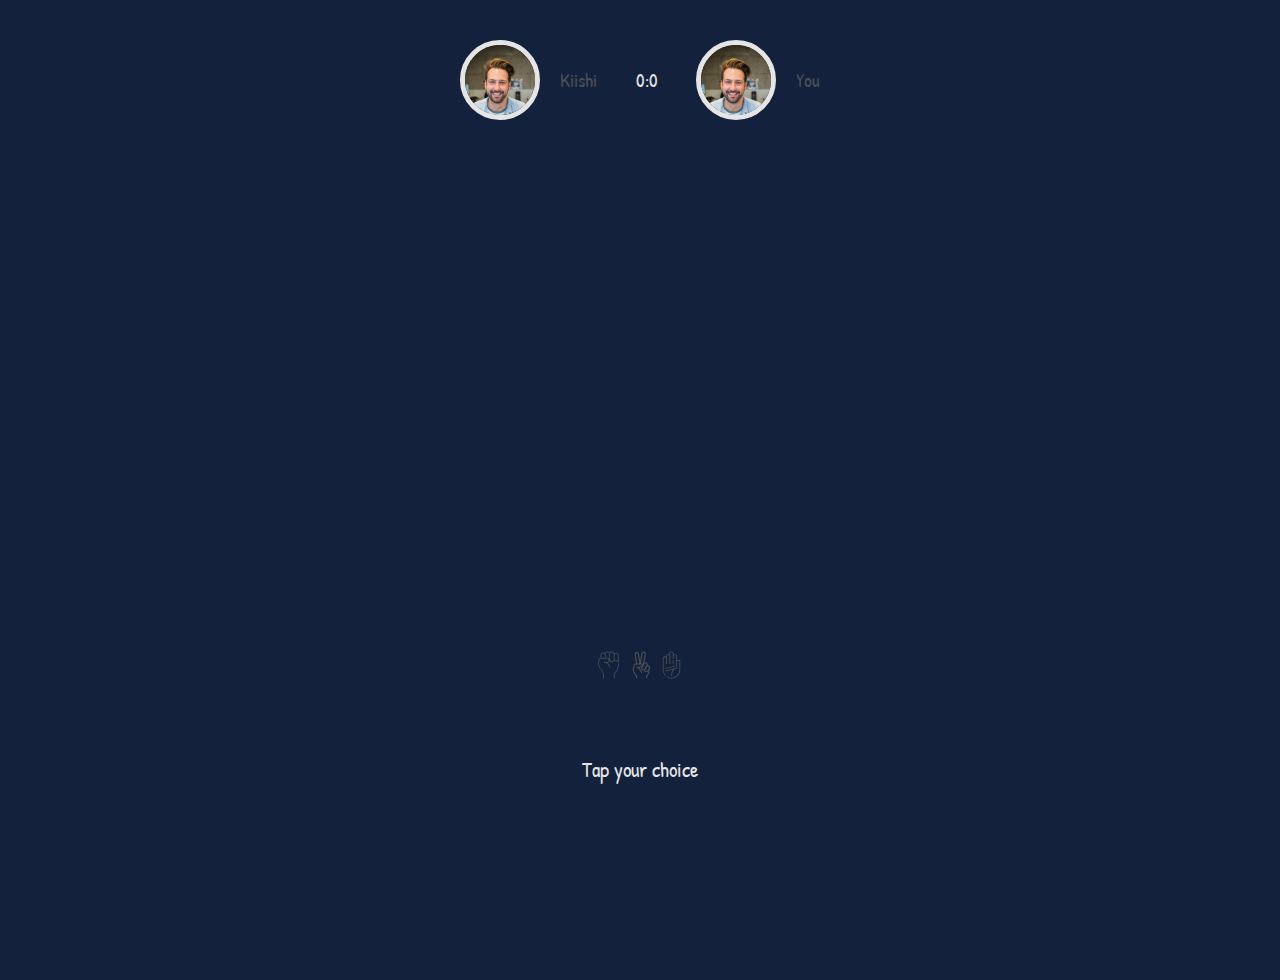
==== commit 41e5a86f: "changes" ====
--- a/home.html
+++ b/home.html
@@ -4,7 +4,7 @@
 <head>
     <meta charset="UTF-8">
     <meta name="viewport" content="width=device-width, initial-scale=1.0">
-    <title>Document</title>
+    <title>Rock Paper Scissors</title>
     <link rel="stylesheet" href="https://fonts.googleapis.com/css?family=Patrick+Hand">
     <link rel="stylesheet" href="styles/home.css">
     <link rel="stylesheet" href="https://use.fontawesome.com/releases/v5.14.0/css/all.css"
--- a/styles/home.css
+++ b/styles/home.css
@@ -66,6 +66,8 @@
 @media only screen and (min-width: 768px) and (max-width: 991.98px) {
     section{
         flex-direction: column;
+        justify-content: center;
+        align-items: center;
     }
 }
 
@@ -103,20 +105,22 @@
 @media only screen and (min-width: 576px) and (max-width: 767.98px) {
     .heading{
         width: 90%;
+        margin-top: 40px;
+        padding-left: 5%;
     }
 }
 
 /* // Medium devices (tablets, 768px and up) */
 @media only screen and (min-width: 768px) and (max-width: 991.98px) {
     .heading{
-        width: 90%;
+        width: 50%;
     }
 }
 
 /* Large devices (desktops, 992px and up) */
 @media only screen and (min-width: 992px) and (max-width: 1199.98px) {
     .heading{
-        width: 30%;
+        width: 50%;
     }
 }
 /* // Extra large devices (large desktops, 1200px and up) */
@@ -139,8 +143,8 @@
 /* Small devices (landscape phones, 576px and up) */
 @media only screen and (min-width: 576px) and (max-width: 767.98px) {
     .image-container{
-        width: 70px;
-        height: 70px;    }
+        width: 40px;
+        height: 40px;    }
 }
 
 /* // Medium devices (tablets, 768px and up) */
@@ -213,7 +217,7 @@
 #tap{
     color: #e5e5e5;
     font-size: 1.3rem;
-    margin-top: 50px;
+    margin-top: 40px;
 }
 .max-container{
     height: 55vh;
@@ -285,8 +289,8 @@
 /* // Medium devices (tablets, 768px and up) */
 @media only screen and (min-width: 768px) and (max-width: 991.98px) {
     .icons{
-        height: 100px;
-        width: 20%;  }
+        height: 200px;
+        width: 40%;  }
 }
 
 /* Large devices (desktops, 992px and up) */
@@ -331,7 +335,7 @@
 /* // Medium devices (tablets, 768px and up) */
 @media only screen and (min-width: 768px) and (max-width: 991.98px) {
     .icon{
-        height: auto;
+        height: 100px;
         width: 30%;  }
 }
 
